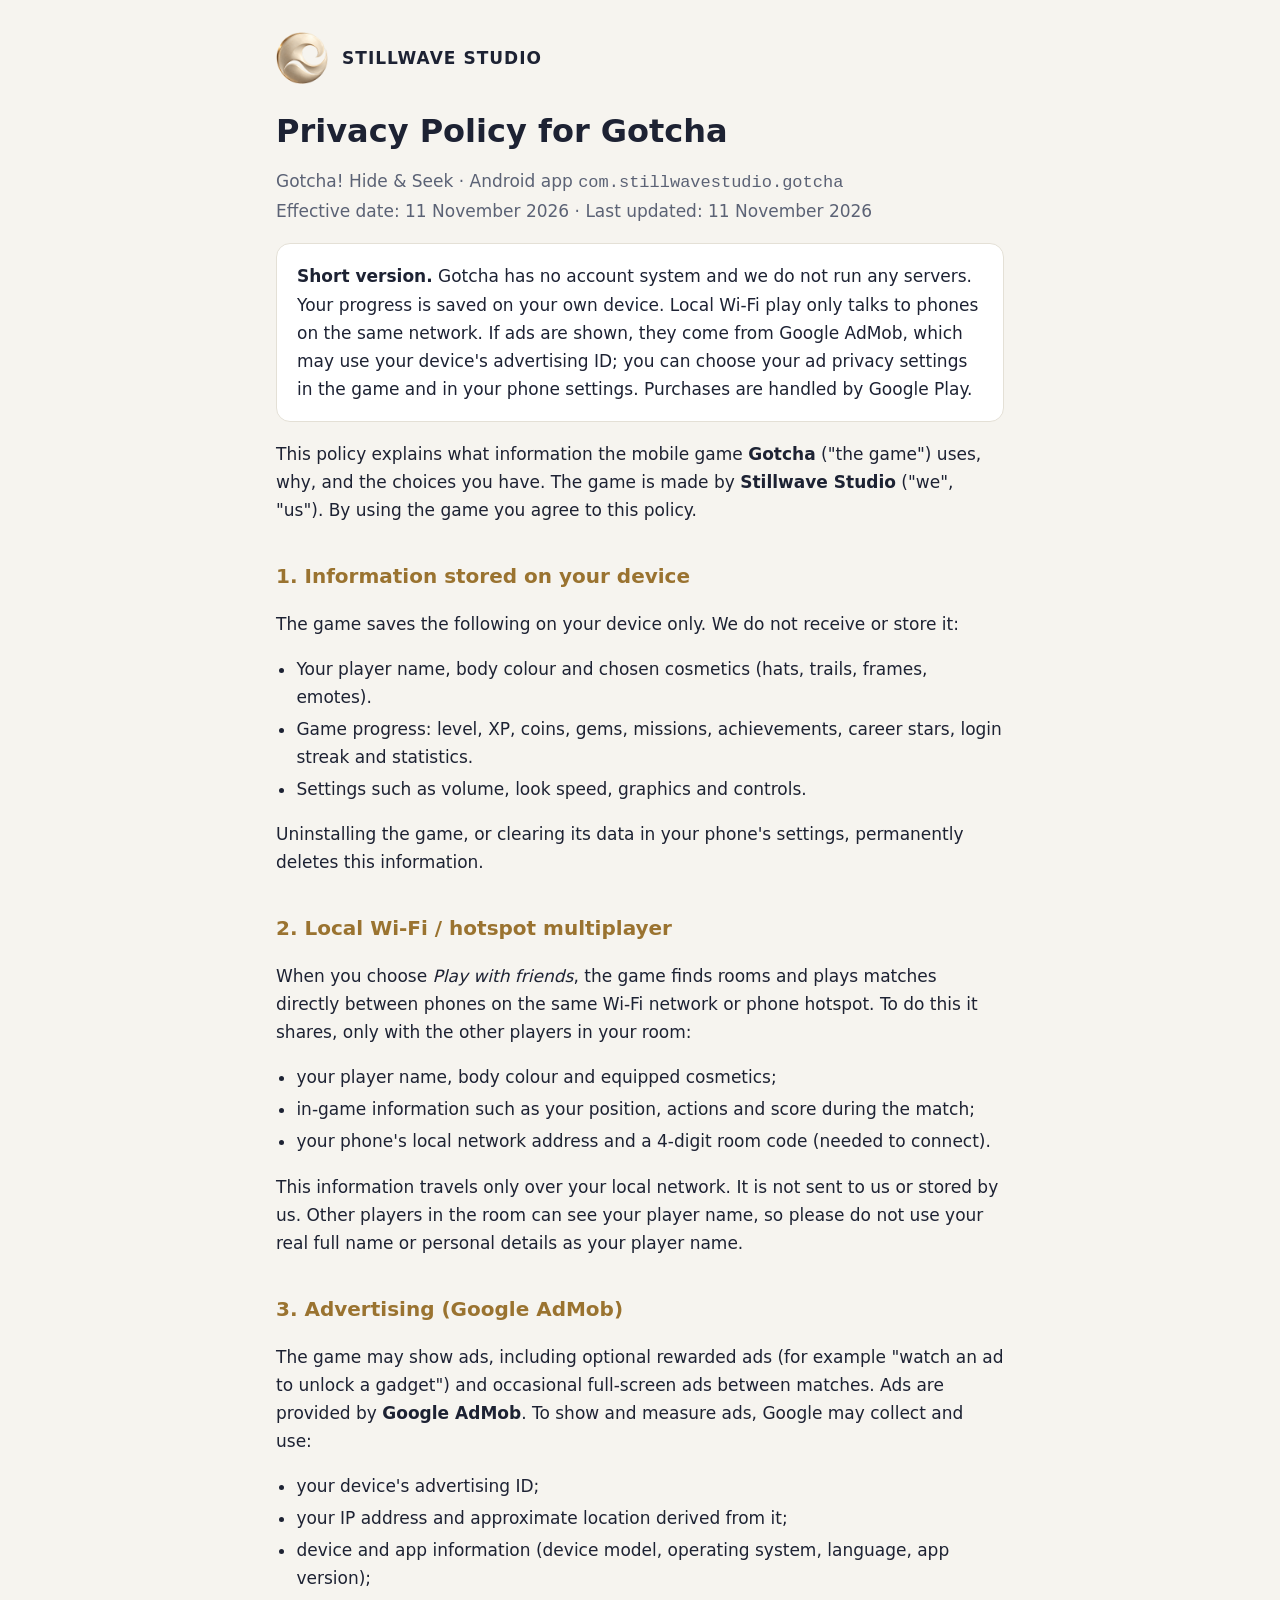
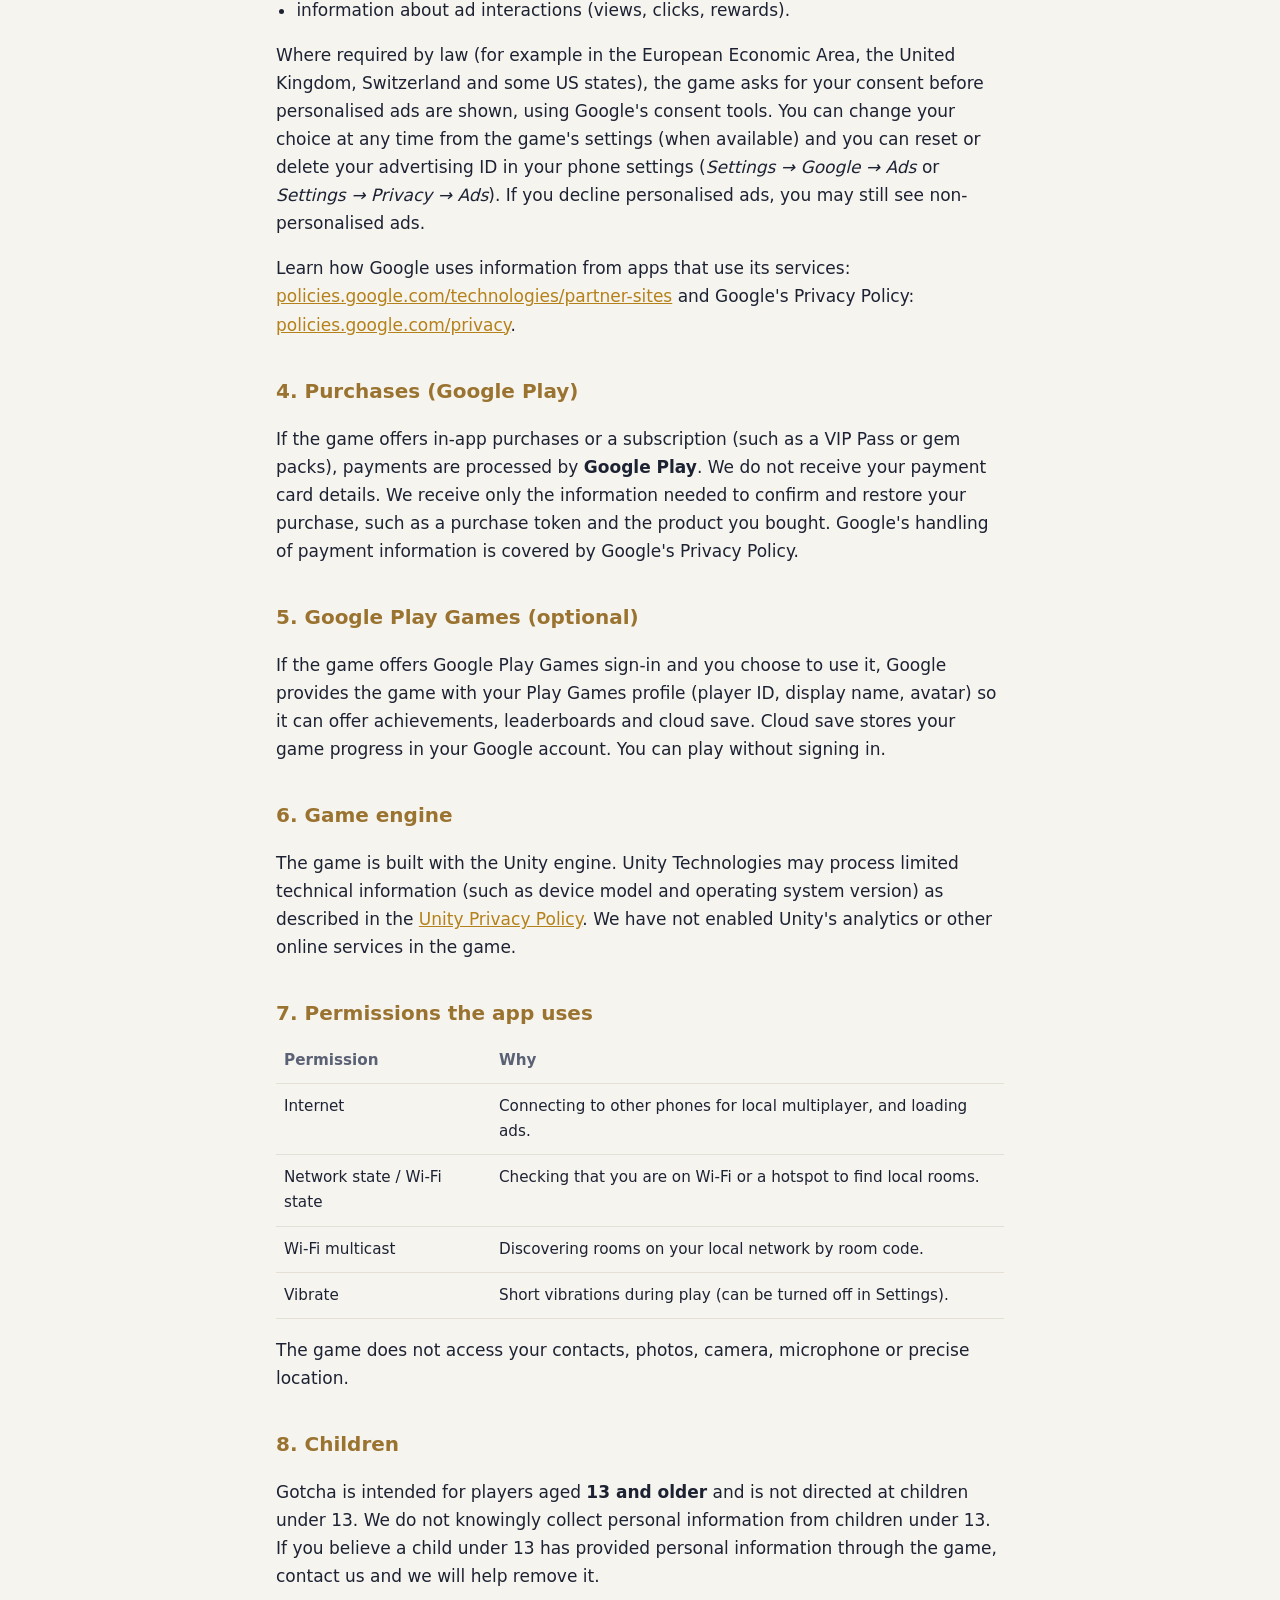
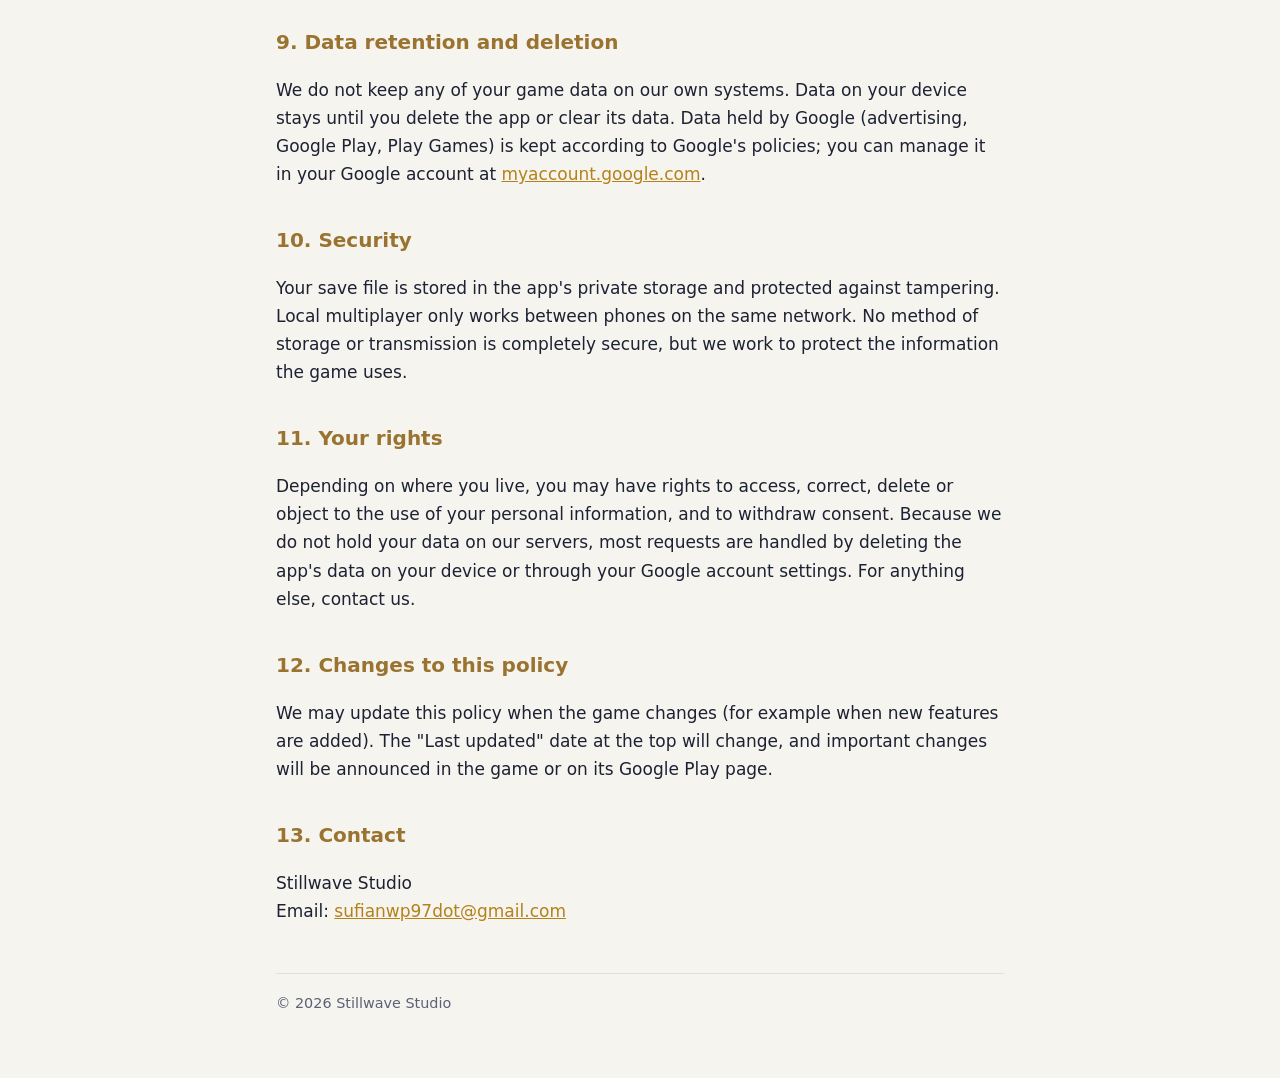
==== gotcha/index.html @ cbe5efdd "Add files via upload" ====
<!doctype html>
<html lang="en">
<head>
<meta charset="utf-8">
<meta name="viewport" content="width=device-width, initial-scale=1">
<title>Gotcha Privacy Policy</title>
<meta name="description" content="Privacy Policy for Gotcha! Hide &amp; Seek by Stillwave Studio.">
<link rel="icon" href="logo.png">
<link rel="stylesheet" href="style.css">
</head>
<body>
<div class="wrap">
  <header class="site">
    <img src="logo.png" alt="">
    <a href="https://asufian97.github.io/gotcha/">STILLWAVE STUDIO</a>
  </header>

  <h1>Privacy Policy for Gotcha</h1>
  <p class="muted">Gotcha! Hide &amp; Seek · Android app <code>com.stillwavestudio.gotcha</code><br>
  Effective date: 11 November 2026 · Last updated: 11 November 2026</p>

  <div class="card">
    <strong>Short version.</strong> Gotcha has no account system and we do not run any servers. Your progress is saved
    on your own device. Local Wi-Fi play only talks to phones on the same network. If ads are shown, they come from Google
    AdMob, which may use your device's advertising ID; you can choose your ad privacy settings in the game and in your
    phone settings. Purchases are handled by Google Play.
  </div>

  <p>This policy explains what information the mobile game <strong>Gotcha</strong> ("the game") uses, why, and the choices
  you have. The game is made by <strong>Stillwave Studio</strong> ("we", "us"). By using the game you agree to this policy.</p>

  <h2>1. Information stored on your device</h2>
  <p>The game saves the following on your device only. We do not receive or store it:</p>
  <ul>
    <li>Your player name, body colour and chosen cosmetics (hats, trails, frames, emotes).</li>
    <li>Game progress: level, XP, coins, gems, missions, achievements, career stars, login streak and statistics.</li>
    <li>Settings such as volume, look speed, graphics and controls.</li>
  </ul>
  <p>Uninstalling the game, or clearing its data in your phone's settings, permanently deletes this information.</p>

  <h2>2. Local Wi-Fi / hotspot multiplayer</h2>
  <p>When you choose <em>Play with friends</em>, the game finds rooms and plays matches directly between phones on the same
  Wi-Fi network or phone hotspot. To do this it shares, only with the other players in your room:</p>
  <ul>
    <li>your player name, body colour and equipped cosmetics;</li>
    <li>in-game information such as your position, actions and score during the match;</li>
    <li>your phone's local network address and a 4-digit room code (needed to connect).</li>
  </ul>
  <p>This information travels only over your local network. It is not sent to us or stored by us. Other players in the room
  can see your player name, so please do not use your real full name or personal details as your player name.</p>

  <h2>3. Advertising (Google AdMob)</h2>
  <p>The game may show ads, including optional rewarded ads (for example "watch an ad to unlock a gadget") and occasional
  full-screen ads between matches. Ads are provided by <strong>Google AdMob</strong>. To show and measure ads, Google may
  collect and use:</p>
  <ul>
    <li>your device's advertising ID;</li>
    <li>your IP address and approximate location derived from it;</li>
    <li>device and app information (device model, operating system, language, app version);</li>
    <li>information about ad interactions (views, clicks, rewards).</li>
  </ul>
  <p>Where required by law (for example in the European Economic Area, the United Kingdom, Switzerland and some US states),
  the game asks for your consent before personalised ads are shown, using Google's consent tools. You can change your
  choice at any time from the game's settings (when available) and you can reset or delete your advertising ID in your
  phone settings (<em>Settings → Google → Ads</em> or <em>Settings → Privacy → Ads</em>). If you decline personalised ads,
  you may still see non-personalised ads.</p>
  <p>Learn how Google uses information from apps that use its services:
  <a href="https://policies.google.com/technologies/partner-sites" rel="noopener">policies.google.com/technologies/partner-sites</a>
  and Google's Privacy Policy: <a href="https://policies.google.com/privacy" rel="noopener">policies.google.com/privacy</a>.</p>

  <h2>4. Purchases (Google Play)</h2>
  <p>If the game offers in-app purchases or a subscription (such as a VIP Pass or gem packs), payments are processed by
  <strong>Google Play</strong>. We do not receive your payment card details. We receive only the information needed to
  confirm and restore your purchase, such as a purchase token and the product you bought. Google's handling of payment
  information is covered by Google's Privacy Policy.</p>

  <h2>5. Google Play Games (optional)</h2>
  <p>If the game offers Google Play Games sign-in and you choose to use it, Google provides the game with your Play Games
  profile (player ID, display name, avatar) so it can offer achievements, leaderboards and cloud save. Cloud save stores
  your game progress in your Google account. You can play without signing in.</p>

  <h2>6. Game engine</h2>
  <p>The game is built with the Unity engine. Unity Technologies may process limited technical information (such as device
  model and operating system version) as described in the
  <a href="https://unity.com/legal/privacy-policy" rel="noopener">Unity Privacy Policy</a>. We have not enabled Unity's
  analytics or other online services in the game.</p>

  <h2>7. Permissions the app uses</h2>
  <div class="table-wrap">
  <table>
    <tr><th>Permission</th><th>Why</th></tr>
    <tr><td>Internet</td><td>Connecting to other phones for local multiplayer, and loading ads.</td></tr>
    <tr><td>Network state / Wi-Fi state</td><td>Checking that you are on Wi-Fi or a hotspot to find local rooms.</td></tr>
    <tr><td>Wi-Fi multicast</td><td>Discovering rooms on your local network by room code.</td></tr>
    <tr><td>Vibrate</td><td>Short vibrations during play (can be turned off in Settings).</td></tr>
  </table>
  </div>
  <p>The game does not access your contacts, photos, camera, microphone or precise location.</p>

  <h2>8. Children</h2>
  <p>Gotcha is intended for players aged <strong>13 and older</strong> and is not directed at children under 13. We do not
  knowingly collect personal information from children under 13. If you believe a child under 13 has provided personal
  information through the game, contact us and we will help remove it.</p>

  <h2>9. Data retention and deletion</h2>
  <p>We do not keep any of your game data on our own systems. Data on your device stays until you delete the app or clear
  its data. Data held by Google (advertising, Google Play, Play Games) is kept according to Google's policies; you can
  manage it in your Google account at <a href="https://myaccount.google.com/data-and-privacy" rel="noopener">myaccount.google.com</a>.</p>

  <h2>10. Security</h2>
  <p>Your save file is stored in the app's private storage and protected against tampering. Local multiplayer only works
  between phones on the same network. No method of storage or transmission is completely secure, but we work to protect
  the information the game uses.</p>

  <h2>11. Your rights</h2>
  <p>Depending on where you live, you may have rights to access, correct, delete or object to the use of your personal
  information, and to withdraw consent. Because we do not hold your data on our servers, most requests are handled by
  deleting the app's data on your device or through your Google account settings. For anything else, contact us.</p>

  <h2>12. Changes to this policy</h2>
  <p>We may update this policy when the game changes (for example when new features are added). The "Last updated" date at
  the top will change, and important changes will be announced in the game or on its Google Play page.</p>

  <h2>13. Contact</h2>
  <p>Stillwave Studio<br>
  Email: <a href="mailto:sufianwp97dot@gmail.com">sufianwp97dot@gmail.com</a></p>

  <footer>© 2026 Stillwave Studio</footer>
</div>
</body>
</html>
---- gotcha/style.css ----
:root {
  --bg: #0b0f1e;
  --card: #151a30;
  --line: #2a3150;
  --text: #e9ecf7;
  --muted: #a7aecb;
  --gold: #e8c47a;
  --accent: #ffc93c;
}
@media (prefers-color-scheme: light) {
  :root:not([data-theme="dark"]) {
    --bg: #f6f4ef;
    --card: #ffffff;
    --line: #e4e0d6;
    --text: #1d2233;
    --muted: #5b6275;
    --gold: #9a7330;
    --accent: #b4811a;
  }
}
* { box-sizing: border-box; }
html { -webkit-text-size-adjust: 100%; }
body {
  margin: 0;
  background: var(--bg);
  color: var(--text);
  font: 17px/1.65 system-ui, -apple-system, "Segoe UI", Roboto, "Noto Sans", "Noto Sans Bengali", sans-serif;
}
.wrap { max-width: 760px; margin: 0 auto; padding: 32px 16px 64px; }
header.site { display: flex; align-items: center; gap: 14px; margin-bottom: 28px; }
header.site img { width: 52px; height: 52px; }
header.site a { color: var(--text); text-decoration: none; font-weight: 700; letter-spacing: 0.06em; }
h1 { font-size: 2rem; line-height: 1.2; margin: 0 0 6px; }
h2 { font-size: 1.25rem; margin: 36px 0 8px; color: var(--gold); }
h3 { font-size: 1.05rem; margin: 22px 0 6px; }
p, li { color: var(--text); }
.muted { color: var(--muted); }
a { color: var(--accent); }
ul { padding-left: 1.2em; }
li { margin: 4px 0; }
.card {
  background: var(--card);
  border: 1px solid var(--line);
  border-radius: 14px;
  padding: 18px 20px;
  margin: 18px 0;
}
.table-wrap { overflow-x: auto; }
table { border-collapse: collapse; width: 100%; font-size: 0.95rem; }
th, td { text-align: left; vertical-align: top; padding: 10px 8px; border-bottom: 1px solid var(--line); }
th { color: var(--muted); font-weight: 600; }
.hero { text-align: center; padding: 40px 0 10px; }
.hero img { width: 140px; height: 140px; }
.games { display: grid; gap: 16px; }
.game { display: flex; gap: 16px; align-items: center; }
.game .badge { font-size: 0.8rem; color: var(--muted); }
footer { margin-top: 48px; padding-top: 18px; border-top: 1px solid var(--line); color: var(--muted); font-size: 0.9rem; }
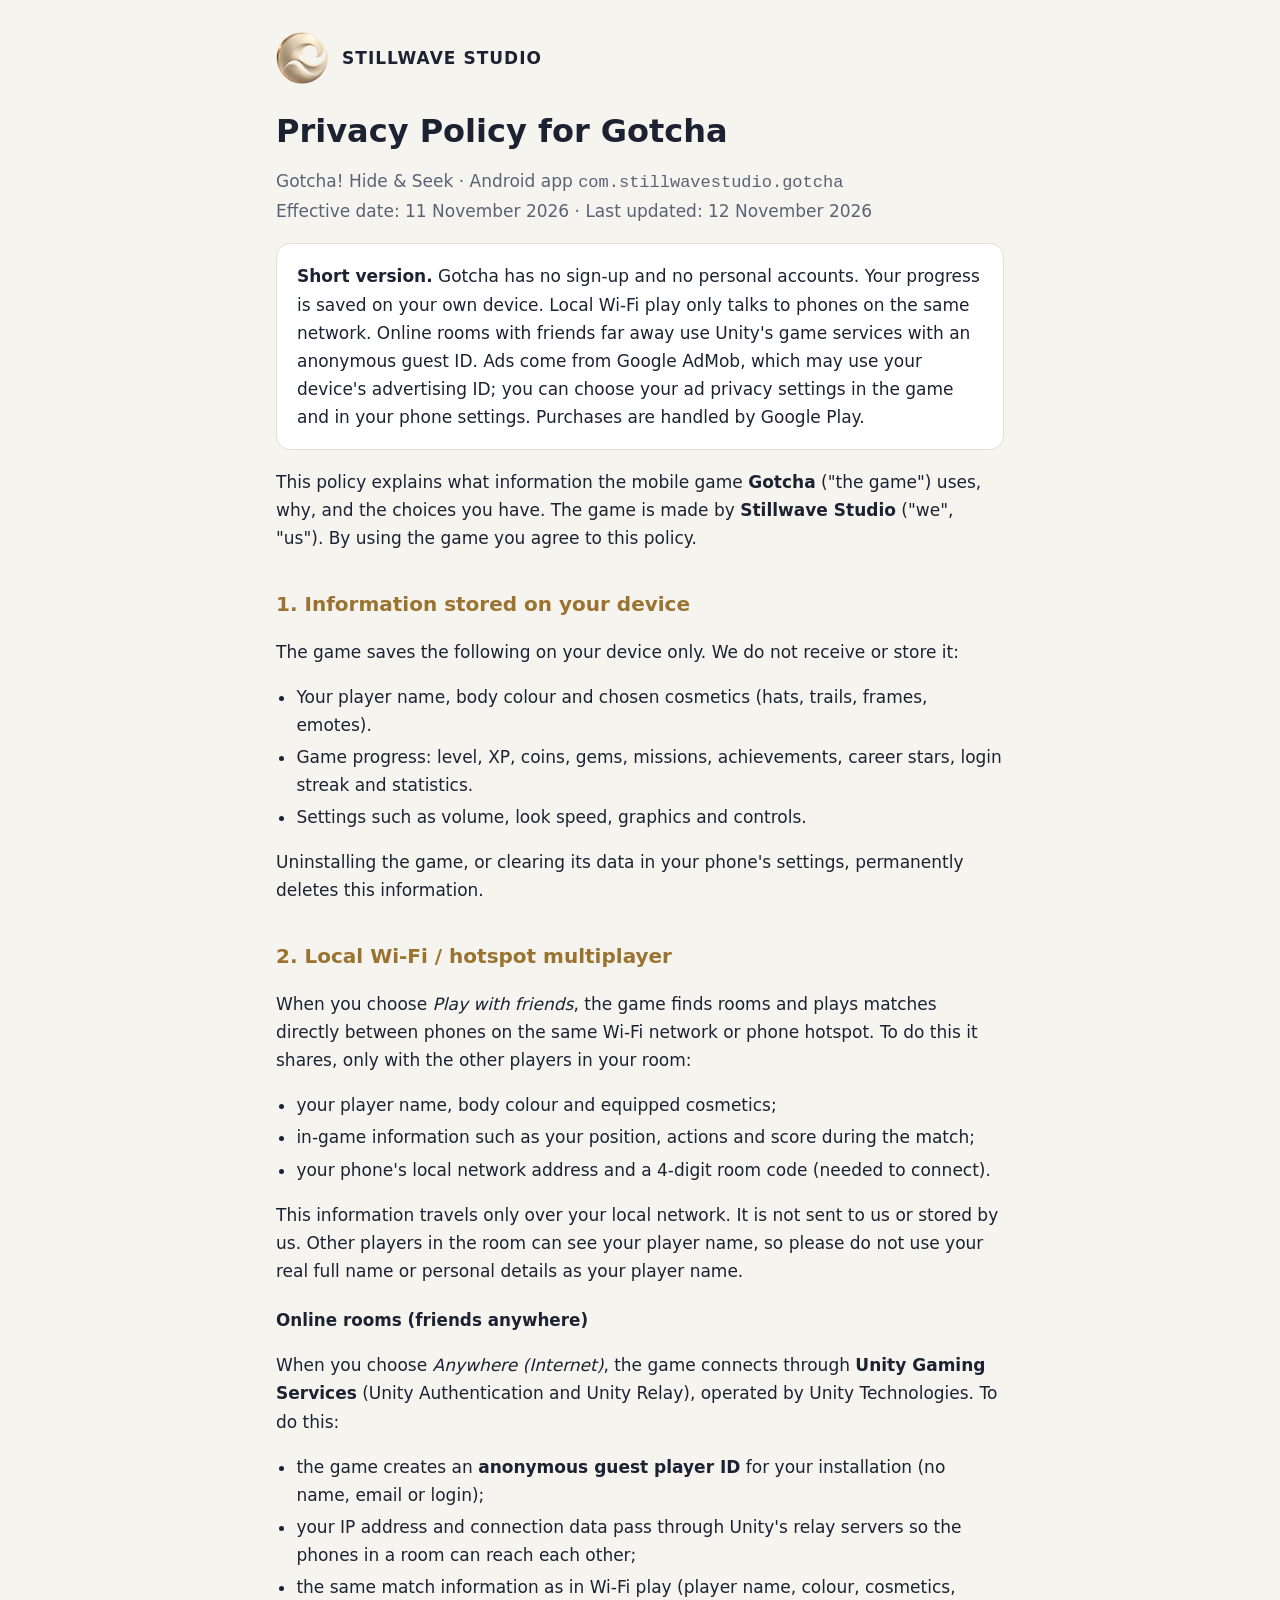
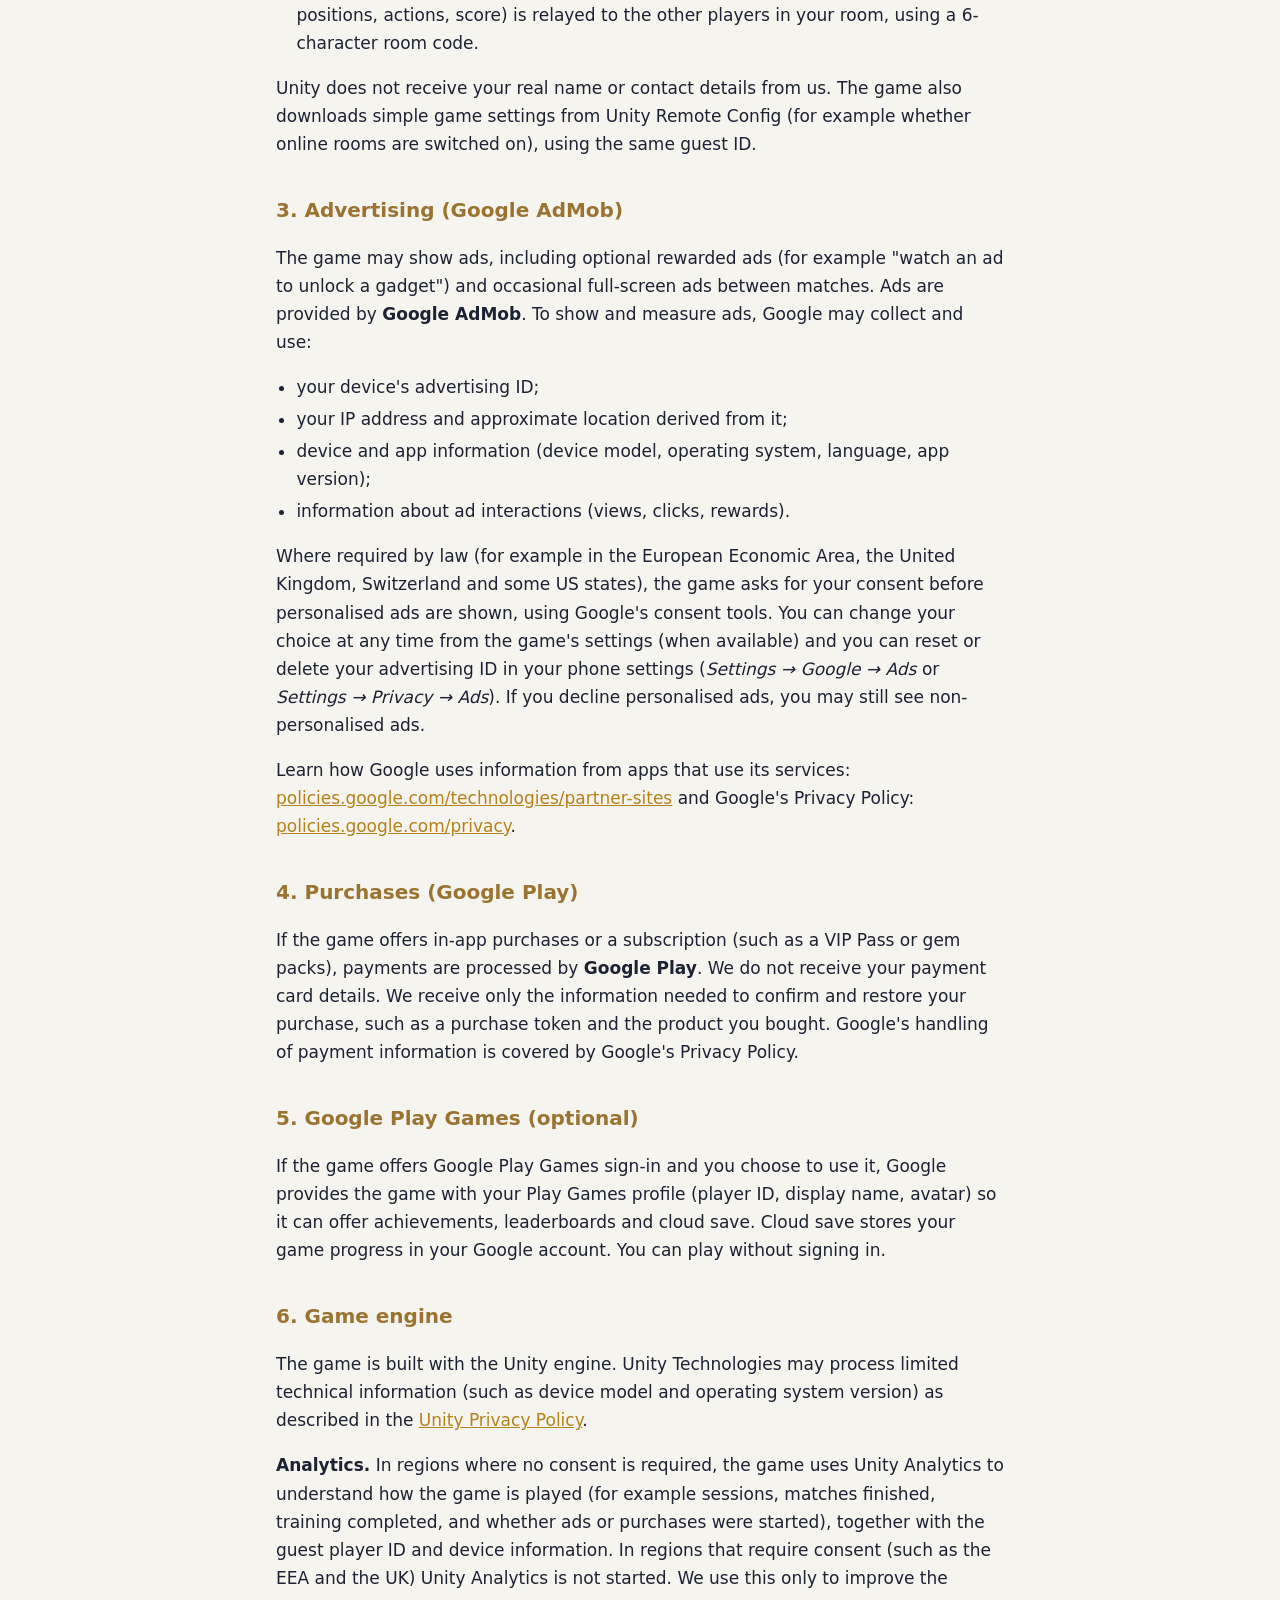
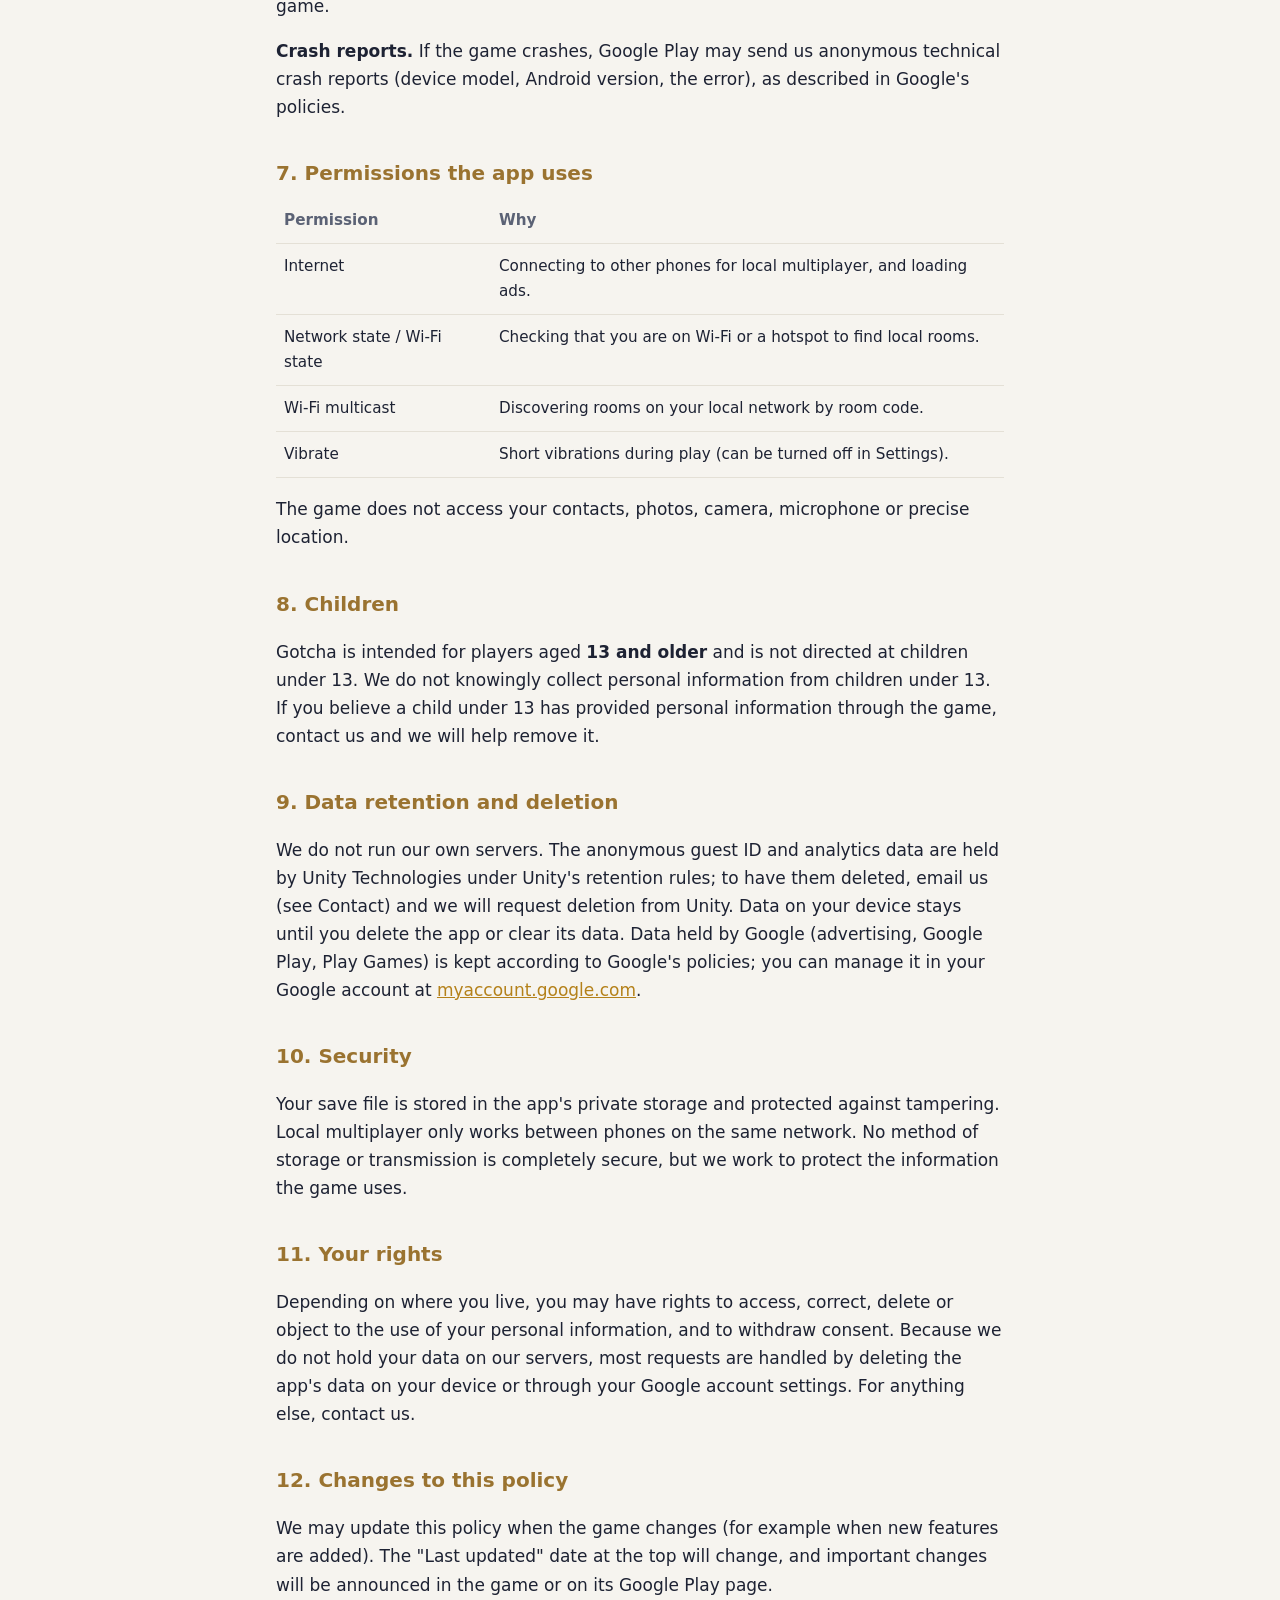
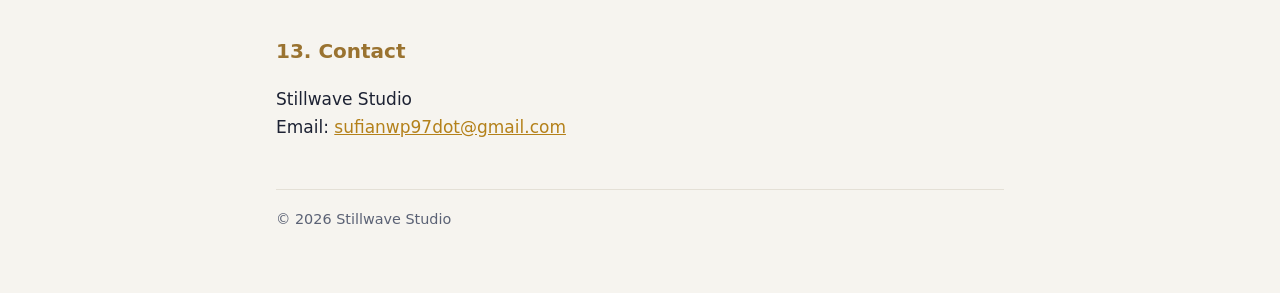
==== commit 32da8fa9: "Gotcha privacy policy: online rooms (Unity Relay, guest ID), Remote Config, analytics, crash reports" ====
--- a/gotcha/index.html
+++ b/gotcha/index.html
@@ -17,13 +17,13 @@
 
   <h1>Privacy Policy for Gotcha</h1>
   <p class="muted">Gotcha! Hide &amp; Seek · Android app <code>com.stillwavestudio.gotcha</code><br>
-  Effective date: 11 November 2026 · Last updated: 11 November 2026</p>
+  Effective date: 11 November 2026 · Last updated: 12 November 2026</p>
 
   <div class="card">
-    <strong>Short version.</strong> Gotcha has no account system and we do not run any servers. Your progress is saved
-    on your own device. Local Wi-Fi play only talks to phones on the same network. If ads are shown, they come from Google
-    AdMob, which may use your device's advertising ID; you can choose your ad privacy settings in the game and in your
-    phone settings. Purchases are handled by Google Play.
+    <strong>Short version.</strong> Gotcha has no sign-up and no personal accounts. Your progress is saved on your own
+    device. Local Wi-Fi play only talks to phones on the same network. Online rooms with friends far away use Unity's game
+    services with an anonymous guest ID. Ads come from Google AdMob, which may use your device's advertising ID; you can
+    choose your ad privacy settings in the game and in your phone settings. Purchases are handled by Google Play.
   </div>
 
   <p>This policy explains what information the mobile game <strong>Gotcha</strong> ("the game") uses, why, and the choices
@@ -48,6 +48,18 @@
   </ul>
   <p>This information travels only over your local network. It is not sent to us or stored by us. Other players in the room
   can see your player name, so please do not use your real full name or personal details as your player name.</p>
+
+  <h3>Online rooms (friends anywhere)</h3>
+  <p>When you choose <em>Anywhere (Internet)</em>, the game connects through <strong>Unity Gaming Services</strong>
+  (Unity Authentication and Unity Relay), operated by Unity Technologies. To do this:</p>
+  <ul>
+    <li>the game creates an <strong>anonymous guest player ID</strong> for your installation (no name, email or login);</li>
+    <li>your IP address and connection data pass through Unity's relay servers so the phones in a room can reach each other;</li>
+    <li>the same match information as in Wi-Fi play (player name, colour, cosmetics, positions, actions, score) is relayed
+    to the other players in your room, using a 6-character room code.</li>
+  </ul>
+  <p>Unity does not receive your real name or contact details from us. The game also downloads simple game settings from
+  Unity Remote Config (for example whether online rooms are switched on), using the same guest ID.</p>
 
   <h2>3. Advertising (Google AdMob)</h2>
   <p>The game may show ads, including optional rewarded ads (for example "watch an ad to unlock a gadget") and occasional
@@ -82,8 +94,13 @@
   <h2>6. Game engine</h2>
   <p>The game is built with the Unity engine. Unity Technologies may process limited technical information (such as device
   model and operating system version) as described in the
-  <a href="https://unity.com/legal/privacy-policy" rel="noopener">Unity Privacy Policy</a>. We have not enabled Unity's
-  analytics or other online services in the game.</p>
+  <a href="https://unity.com/legal/privacy-policy" rel="noopener">Unity Privacy Policy</a>.</p>
+  <p><strong>Analytics.</strong> In regions where no consent is required, the game uses Unity Analytics to understand
+  how the game is played (for example sessions, matches finished, training completed, and whether ads or purchases were
+  started), together with the guest player ID and device information. In regions that require consent (such as the
+  EEA and the UK) Unity Analytics is not started. We use this only to improve the game.</p>
+  <p><strong>Crash reports.</strong> If the game crashes, Google Play may send us anonymous technical crash reports
+  (device model, Android version, the error), as described in Google's policies.</p>
 
   <h2>7. Permissions the app uses</h2>
   <div class="table-wrap">
@@ -103,7 +120,9 @@
   information through the game, contact us and we will help remove it.</p>
 
   <h2>9. Data retention and deletion</h2>
-  <p>We do not keep any of your game data on our own systems. Data on your device stays until you delete the app or clear
+  <p>We do not run our own servers. The anonymous guest ID and analytics data are held by Unity Technologies under Unity's
+  retention rules; to have them deleted, email us (see Contact) and we will
+  request deletion from Unity. Data on your device stays until you delete the app or clear
   its data. Data held by Google (advertising, Google Play, Play Games) is kept according to Google's policies; you can
   manage it in your Google account at <a href="https://myaccount.google.com/data-and-privacy" rel="noopener">myaccount.google.com</a>.</p>
 
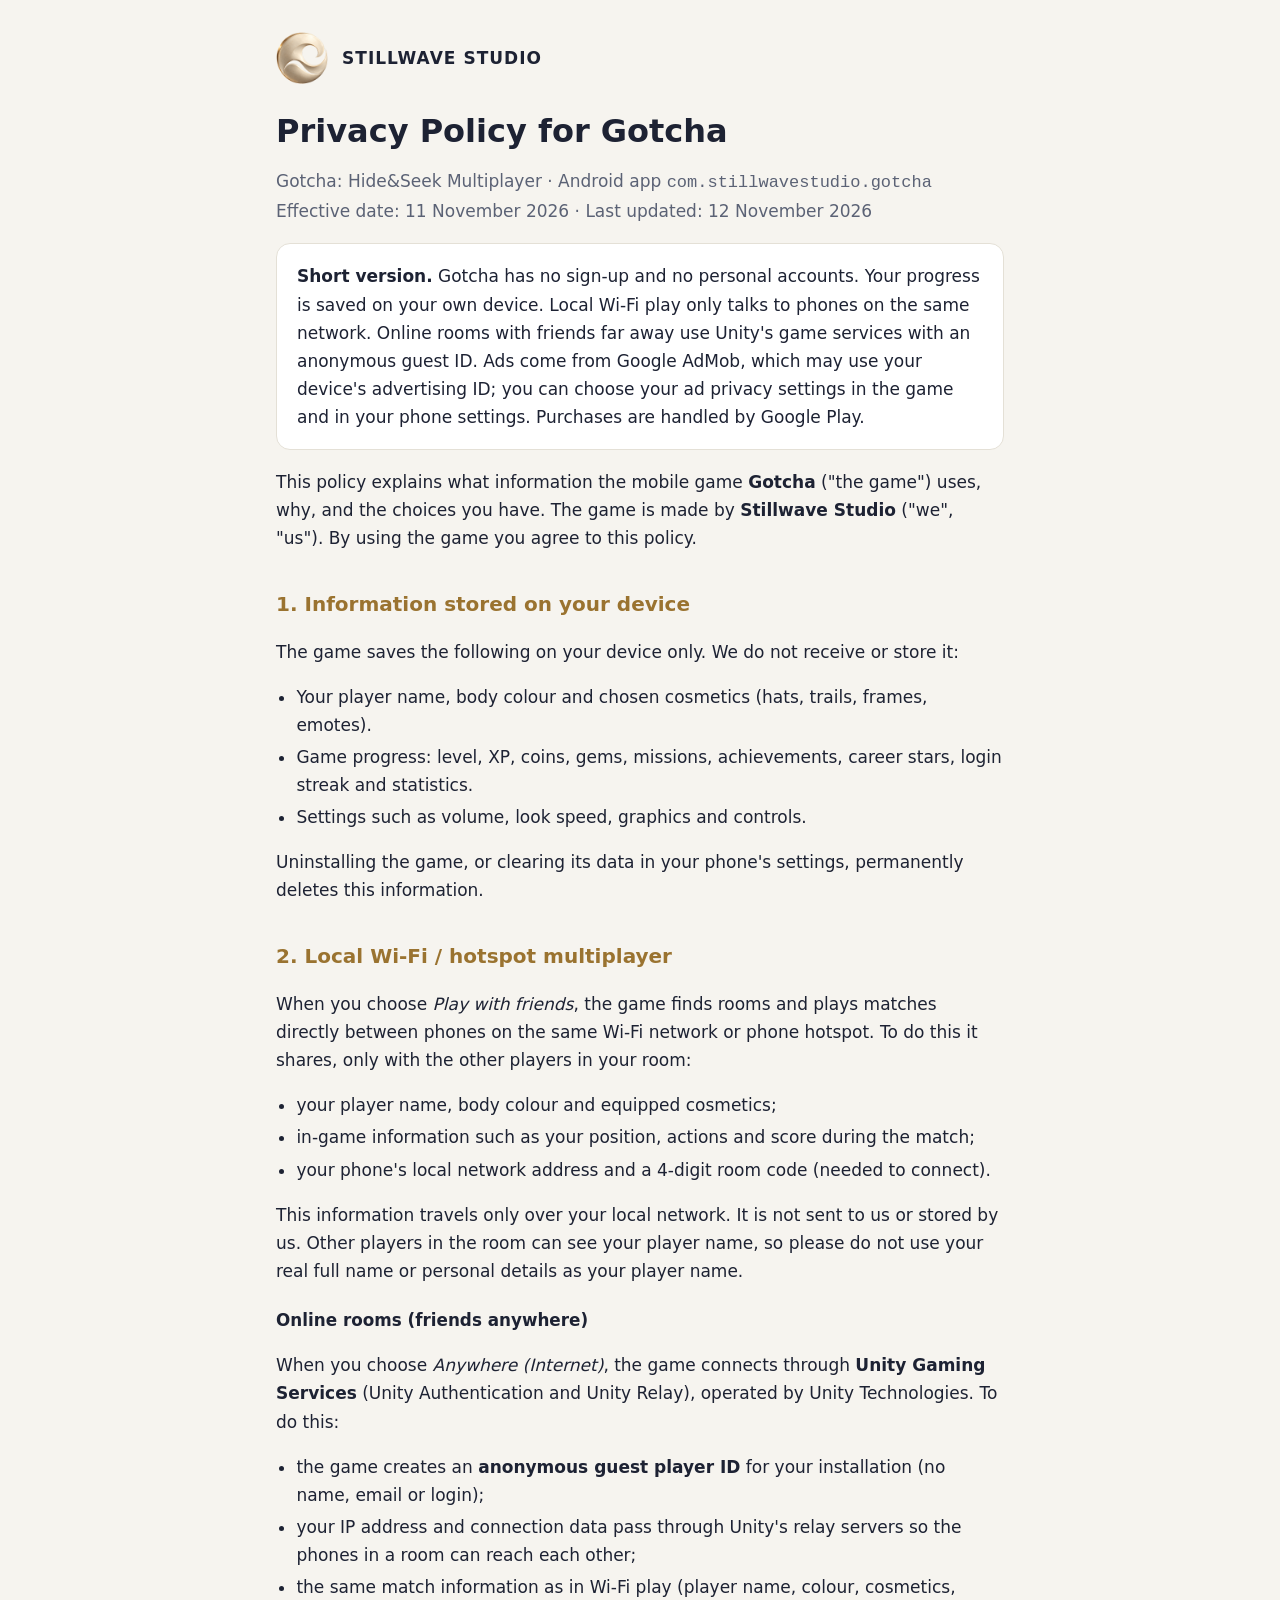
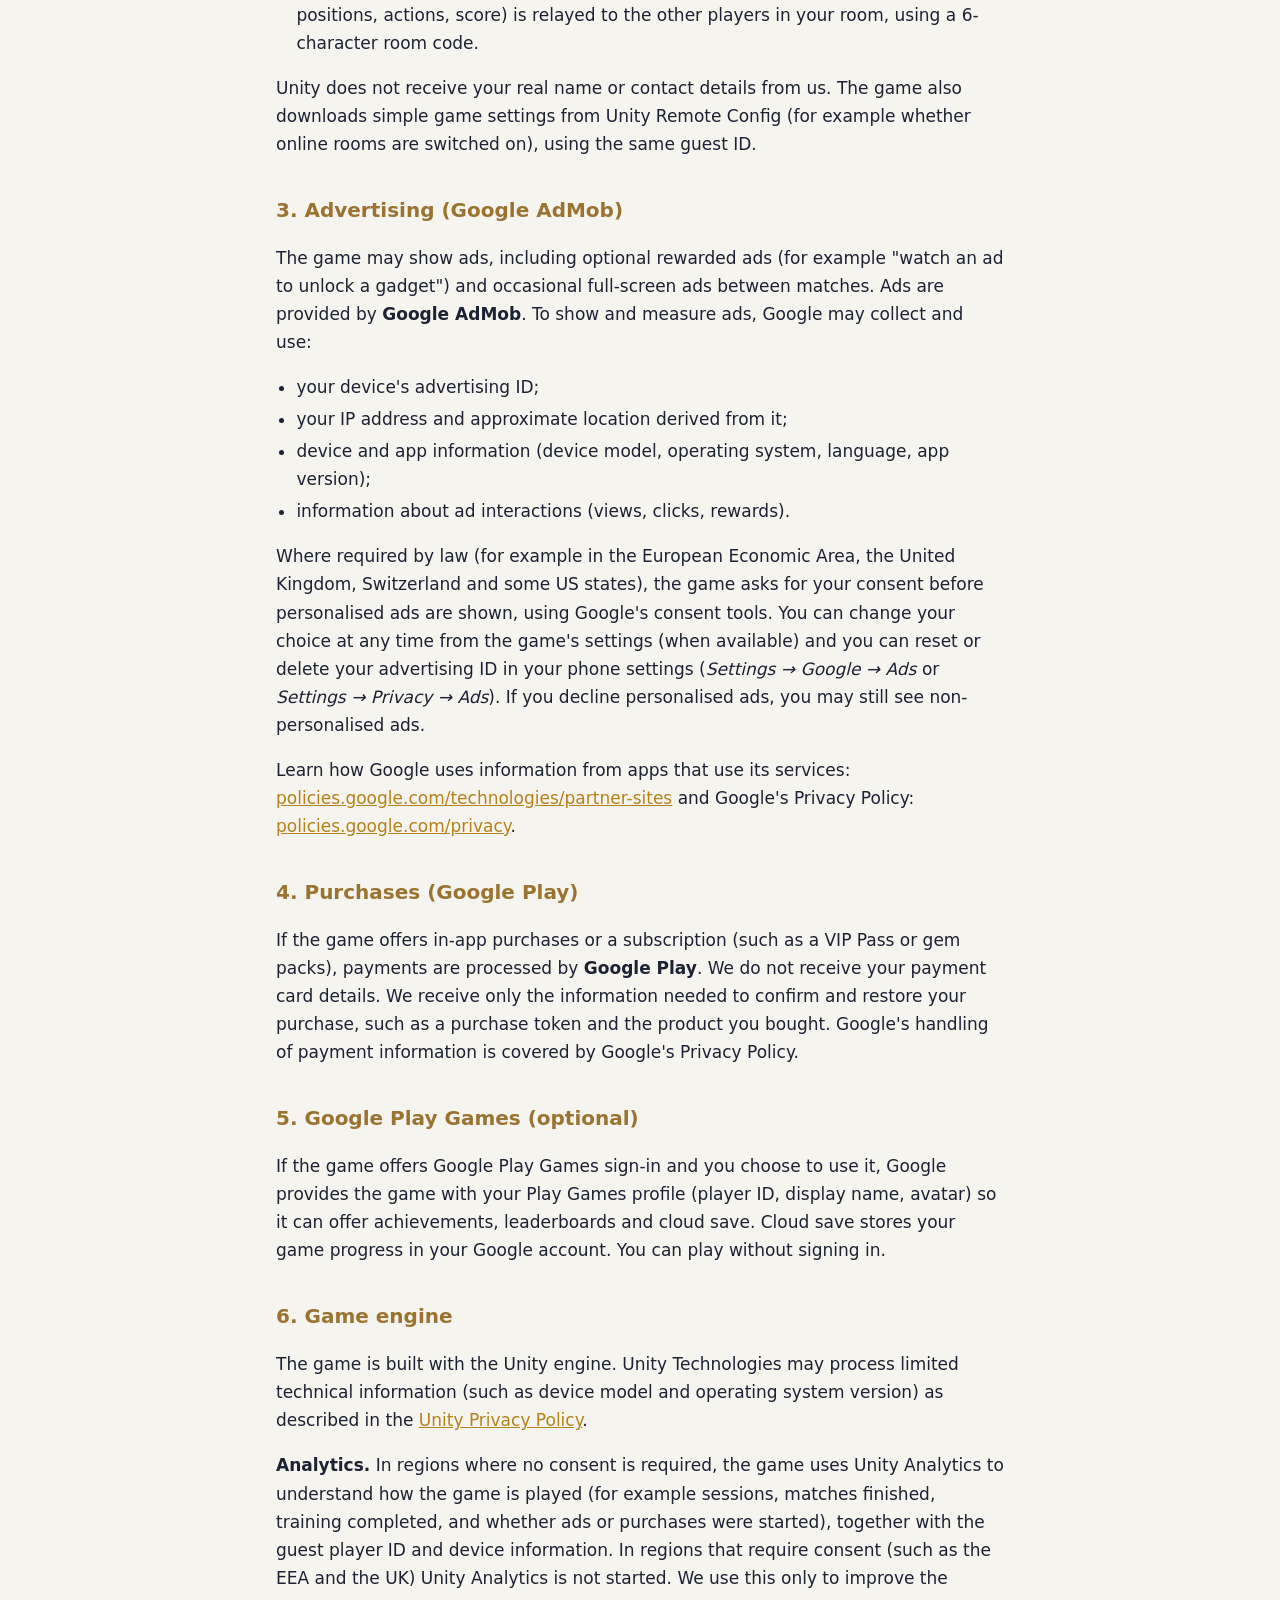
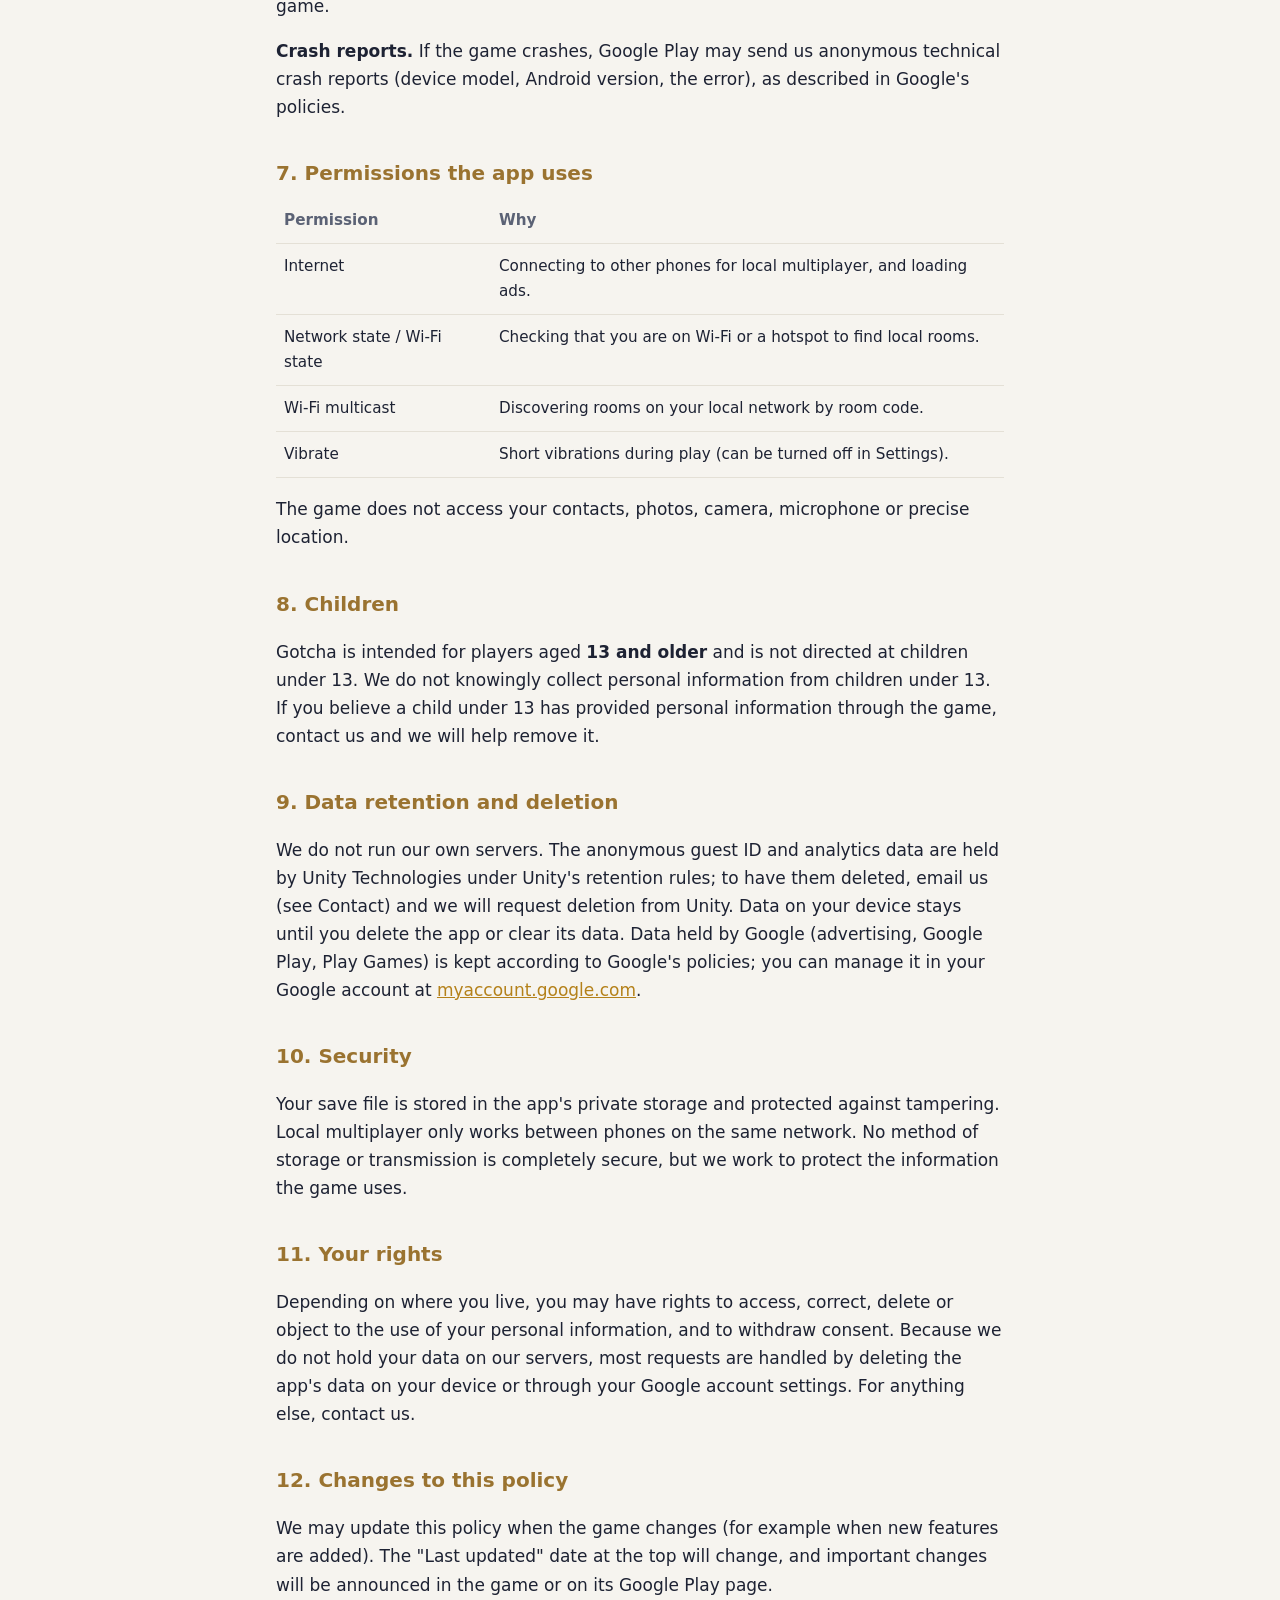
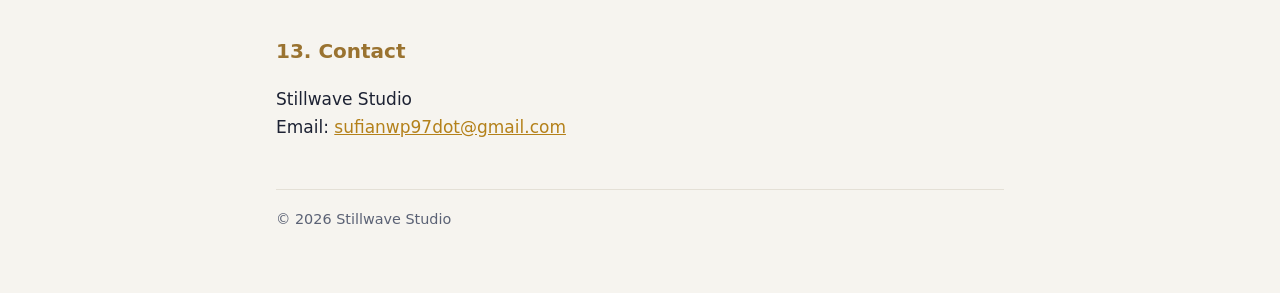
==== commit d0c77683: "Gotcha privacy policy: app name Gotcha: Hide&Seek Multiplayer" ====
--- a/gotcha/index.html
+++ b/gotcha/index.html
@@ -4,7 +4,7 @@
 <meta charset="utf-8">
 <meta name="viewport" content="width=device-width, initial-scale=1">
 <title>Gotcha Privacy Policy</title>
-<meta name="description" content="Privacy Policy for Gotcha! Hide &amp; Seek by Stillwave Studio.">
+<meta name="description" content="Privacy Policy for Gotcha: Hide&amp;Seek Multiplayer by Stillwave Studio.">
 <link rel="icon" href="logo.png">
 <link rel="stylesheet" href="style.css">
 </head>
@@ -16,7 +16,7 @@
   </header>
 
   <h1>Privacy Policy for Gotcha</h1>
-  <p class="muted">Gotcha! Hide &amp; Seek · Android app <code>com.stillwavestudio.gotcha</code><br>
+  <p class="muted">Gotcha: Hide&amp;Seek Multiplayer · Android app <code>com.stillwavestudio.gotcha</code><br>
   Effective date: 11 November 2026 · Last updated: 12 November 2026</p>
 
   <div class="card">
